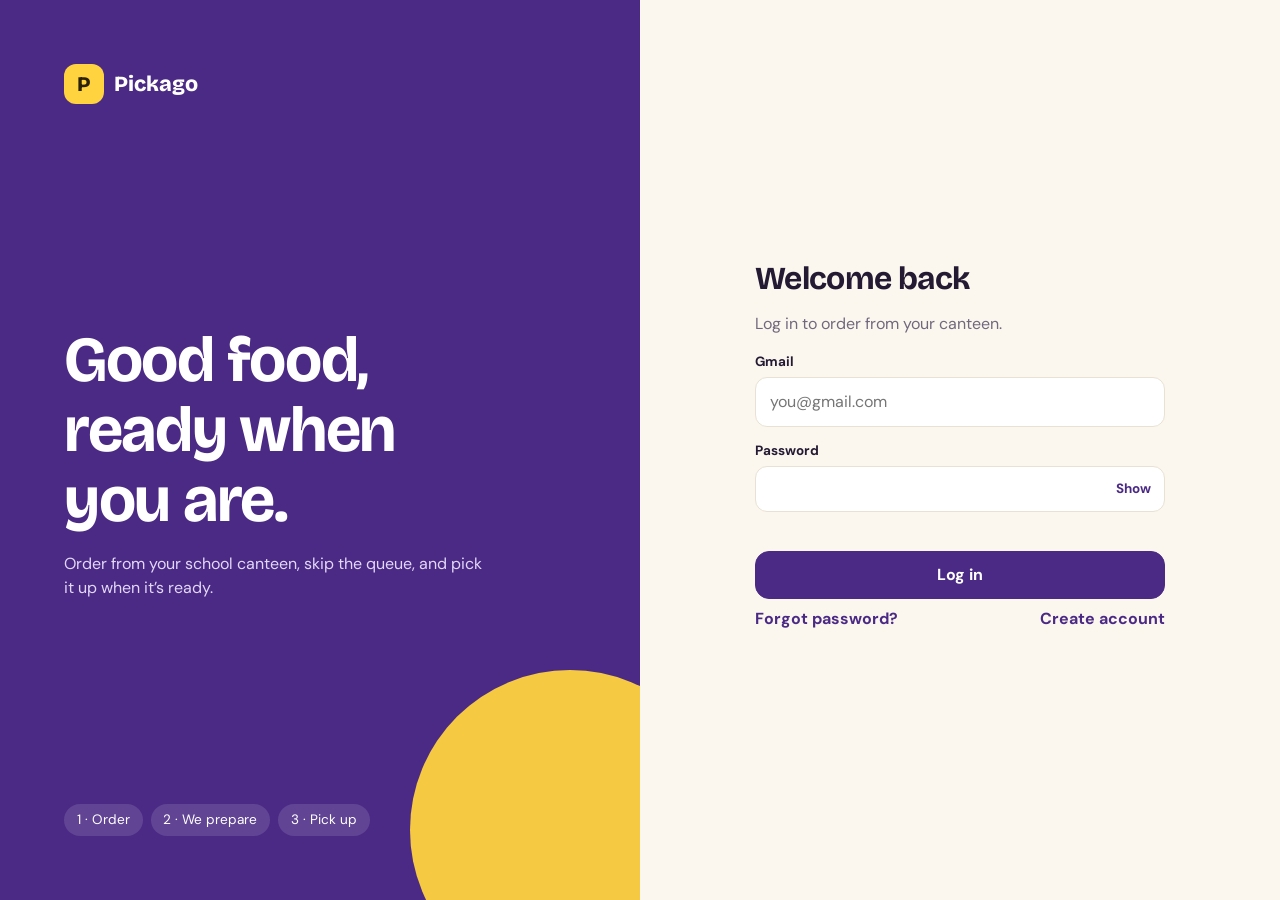
==== Student/index.html @ 916bf5a7 "Add files via upload" ====
<!doctype html>
<html lang="en">
  <head>
    <meta charset="UTF-8" />
    <meta name="viewport" content="width=device-width, initial-scale=1, viewport-fit=cover" />
    <title>Pickago Student</title>
    <link rel="preconnect" href="https://fonts.googleapis.com" />
    <link rel="preconnect" href="https://fonts.gstatic.com" crossorigin />
    <link
      href="https://fonts.googleapis.com/css2?family=Bricolage+Grotesque:wght@600;800&family=DM+Sans:wght@400;500;700&display=swap"
      rel="stylesheet"
    />
    <link rel="stylesheet" href="styles.css" />
  </head>
  <body>
    <div id="app"></div>
    <div id="toasts" aria-live="polite"></div>
    <div id="modal"></div>
    <script src="ui.js"></script>
    <script src="store.js"></script>
    <script src="pages.js"></script>
    <script src="app.js"></script>
  </body>
</html>
---- Student/styles.css ----
:root {
  --bg: #fbf7ee;
  --card: #fff;
  --ink: #241a33;
  --mute: #71687e;
  --line: #e9e1d3;
  --brand: #4b2a85;
  --brand2: #6a43b5;
  --pop: #ffd23f;
  --popink: #2a2100;
  --ok: #17724a;
  --okbg: #dff4e8;
  --low: #8a5a00;
  --lowbg: #fff0c2;
  --out: #a3291f;
  --outbg: #fde0dc;
  --r: 18px;
}
* {
  box-sizing: border-box;
}
html {
  -webkit-text-size-adjust: 100%;
}
body {
  margin: 0;
  background: var(--bg);
  color: var(--ink);
  font:
    16px/1.5 'DM Sans',
    system-ui,
    sans-serif;
  padding: env(safe-area-inset-top) 0 0;
}
h1,
h2,
h3 {
  font-family: 'Bricolage Grotesque', 'DM Sans', sans-serif;
  letter-spacing: -0.02em;
  line-height: 1.1;
  margin: 0;
}
button,
input,
select,
textarea {
  font: inherit;
  color: inherit;
}
button {
  cursor: pointer;
}
:focus-visible {
  outline: 3px solid var(--pop);
  outline-offset: 2px;
}
.mute {
  color: var(--mute);
}
.row {
  display: flex;
  gap: 0.6rem;
  align-items: center;
}
.sp {
  justify-content: space-between;
}
.wrap {
  flex-wrap: wrap;
}
.btn {
  border: 1.5px solid var(--line);
  background: #fff;
  border-radius: 14px;
  padding: 0.7rem 1rem;
  font-weight: 700;
  min-height: 44px;
}
.btn-p {
  background: var(--brand);
  border-color: var(--brand);
  color: #fff;
}
.btn-pop {
  background: var(--pop);
  border-color: var(--pop);
  color: var(--popink);
}
.btn-d {
  background: var(--out);
  border-color: var(--out);
  color: #fff;
}
.btn:disabled {
  opacity: 0.45;
  cursor: not-allowed;
}
.btn.block {
  width: 100%;
}
.field {
  display: block;
  margin: 0.9rem 0;
}
.field > span {
  display: block;
  font-size: 0.84rem;
  font-weight: 700;
  margin-bottom: 0.3rem;
}
.field input,
.field select,
.field textarea {
  width: 100%;
  padding: 0.75rem 0.9rem;
  border: 1.5px solid var(--line);
  border-radius: 12px;
  background: #fff;
  min-height: 46px;
}
.err {
  color: var(--out);
  font-size: 0.85rem;
  min-height: 1.2rem;
  margin: 0.3rem 0;
}
.pw {
  position: relative;
}
.pw button {
  position: absolute;
  right: 0.4rem;
  top: 50%;
  transform: translateY(-50%);
  border: 0;
  background: none;
  color: var(--brand);
  font-weight: 700;
  padding: 0.5rem;
}
/* auth */
.auth {
  min-height: 100vh;
  display: grid;
  grid-template-columns: 1fr 1fr;
}
.hero-side {
  background: var(--brand);
  color: #fff;
  padding: clamp(1.5rem, 5vw, 4rem);
  display: flex;
  flex-direction: column;
  justify-content: space-between;
  position: relative;
  overflow: hidden;
}
.hero-side:after {
  content: '';
  position: absolute;
  right: -90px;
  bottom: -90px;
  width: 320px;
  height: 320px;
  border-radius: 50%;
  background: var(--pop);
  opacity: 0.95;
}
.hero-side h1 {
  font-size: clamp(2.2rem, 5vw, 4rem);
  max-width: 11ch;
  margin: 2rem 0 1rem;
}
.hero-side p {
  max-width: 38ch;
  color: #e3d8f7;
}
.steps {
  display: flex;
  gap: 0.5rem;
  flex-wrap: wrap;
  position: relative;
  z-index: 1;
}
.steps span {
  background: #ffffff1f;
  border-radius: 99px;
  padding: 0.35rem 0.8rem;
  font-size: 0.85rem;
}
.auth-form {
  display: flex;
  align-items: center;
  justify-content: center;
  padding: 1.5rem;
}
.box {
  width: min(100%, 410px);
}
.box h2 {
  font-size: 2rem;
  margin-bottom: 0.3rem;
}
.logo {
  width: 40px;
  height: 40px;
  border-radius: 12px;
  background: var(--pop);
  color: var(--popink);
  display: grid;
  place-items: center;
  font: 800 1.3rem 'Bricolage Grotesque';
}
.brand {
  display: flex;
  align-items: center;
  gap: 0.6rem;
  font: 800 1.35rem 'Bricolage Grotesque';
  border: 0;
  background: none;
  padding: 0;
}
.lk {
  background: none;
  border: 0;
  color: var(--brand);
  font-weight: 700;
  padding: 0.5rem 0;
}
/* shell */
.top {
  position: sticky;
  top: 0;
  z-index: 5;
  background: #fbf7eee8;
  backdrop-filter: blur(10px);
  border-bottom: 1px solid var(--line);
  padding: 0.6rem max(1rem, calc((100% - 1120px) / 2));
  display: flex;
  align-items: center;
  justify-content: space-between;
  gap: 1rem;
}
.nav {
  display: flex;
  gap: 0.3rem;
}
.nav button {
  border: 0;
  background: none;
  padding: 0.55rem 0.9rem;
  border-radius: 99px;
  font-weight: 700;
  color: var(--mute);
}
.nav button[aria-current='page'] {
  background: var(--brand);
  color: #fff;
}
.av {
  width: 36px;
  height: 36px;
  border-radius: 50%;
  background: var(--brand2);
  color: #fff;
  display: grid;
  place-items: center;
  font-weight: 700;
  overflow: hidden;
  flex: none;
}
.av img {
  width: 100%;
  height: 100%;
  object-fit: cover;
}
.av.lg {
  width: 76px;
  height: 76px;
  font-size: 1.6rem;
}
.me {
  border: 1.5px solid var(--line);
  background: #fff;
  border-radius: 99px;
  padding: 0.2rem 0.8rem 0.2rem 0.25rem;
  display: flex;
  gap: 0.5rem;
  align-items: center;
  font-weight: 700;
  font-size: 0.9rem;
}
.cartb {
  position: relative;
}
.cartb b {
  background: var(--out);
  color: #fff;
  border-radius: 99px;
  font-size: 0.72rem;
  min-width: 19px;
  padding: 0 5px;
  position: absolute;
  top: -5px;
  right: -5px;
}
.page {
  width: min(1120px, 100% - 2rem);
  margin: 0 auto;
  padding: 1.4rem 0 6rem;
}
.tabbar {
  display: none;
}
.banner {
  background: var(--brand);
  color: #fff;
  border-radius: 24px;
  padding: 1.5rem;
  margin-bottom: 1.2rem;
  display: flex;
  justify-content: space-between;
  gap: 1rem;
  align-items: center;
  flex-wrap: wrap;
}
.banner h1 {
  font-size: clamp(1.7rem, 4vw, 2.5rem);
}
.banner p {
  margin: 0.3rem 0 0;
  color: #e3d8f7;
}
.search {
  flex: 1 1 240px;
  max-width: 340px;
}
.search input {
  width: 100%;
  border: 0;
  border-radius: 14px;
  padding: 0.8rem 1rem;
  min-height: 46px;
}
.chips {
  display: flex;
  gap: 0.5rem;
  overflow-x: auto;
  padding: 0.2rem 0 1rem;
  scrollbar-width: none;
}
.chips button {
  white-space: nowrap;
  border: 1.5px solid var(--line);
  background: #fff;
  border-radius: 99px;
  padding: 0.5rem 1rem;
  font-weight: 700;
}
.chips button.on {
  background: var(--pop);
  border-color: var(--pop);
  color: var(--popink);
}
.grid {
  display: grid;
  grid-template-columns: repeat(auto-fill, minmax(240px, 1fr));
  gap: 1rem;
}
.food {
  background: var(--card);
  border: 1px solid var(--line);
  border-radius: var(--r);
  overflow: hidden;
  display: flex;
  flex-direction: column;
}
.ph {
  height: 150px;
  background: #efe6ff;
  display: grid;
  place-items: center;
  font-size: 3.6rem;
  position: relative;
}
.ph img {
  width: 100%;
  height: 100%;
  object-fit: cover;
}
.tag {
  position: absolute;
  left: 0.6rem;
  top: 0.6rem;
  font-size: 0.72rem;
  font-weight: 700;
  border-radius: 99px;
  padding: 0.15rem 0.6rem;
  background: var(--okbg);
  color: var(--ok);
}
.tag.low {
  background: var(--lowbg);
  color: var(--low);
}
.tag.out {
  background: var(--outbg);
  color: var(--out);
}
.fb {
  padding: 0.9rem;
  display: flex;
  flex-direction: column;
  gap: 0.35rem;
  flex: 1;
}
.fb small {
  color: var(--brand2);
  font-weight: 700;
  text-transform: uppercase;
  letter-spacing: 0.06em;
  font-size: 0.7rem;
}
.fb h3 {
  font-size: 1.1rem;
}
.fb p {
  margin: 0;
  color: var(--mute);
  font-size: 0.88rem;
  flex: 1;
}
.price {
  font-weight: 800;
  font-size: 1.1rem;
}
.card {
  background: var(--card);
  border: 1px solid var(--line);
  border-radius: var(--r);
  padding: 1.1rem;
  margin-bottom: 1rem;
}
.empty {
  border: 1.5px dashed var(--line);
  border-radius: var(--r);
  padding: 2rem;
  text-align: center;
  color: var(--mute);
}
.two {
  display: grid;
  grid-template-columns: 1.5fr 1fr;
  gap: 1rem;
  align-items: start;
}
.line {
  display: flex;
  gap: 0.8rem;
  align-items: center;
  padding: 0.7rem 0;
  border-bottom: 1px solid var(--line);
}
.line:last-child {
  border: 0;
}
.th {
  width: 52px;
  height: 52px;
  border-radius: 12px;
  background: #efe6ff;
  display: grid;
  place-items: center;
  font-size: 1.6rem;
  overflow: hidden;
  flex: none;
}
.th img {
  width: 100%;
  height: 100%;
  object-fit: cover;
}
.qty {
  display: flex;
  align-items: center;
  gap: 0.5rem;
}
.qty button {
  width: 34px;
  height: 34px;
  border-radius: 50%;
  border: 1.5px solid var(--line);
  background: #fff;
  font-weight: 700;
}
.tot {
  display: flex;
  justify-content: space-between;
  font-weight: 800;
  font-size: 1.15rem;
  margin: 0.8rem 0;
}
.badge {
  font-size: 0.78rem;
  font-weight: 700;
  border-radius: 99px;
  padding: 0.2rem 0.7rem;
  background: var(--lowbg);
  color: var(--low);
}
.badge.Ready {
  background: var(--okbg);
  color: var(--ok);
}
.badge.Completed {
  background: #ece8f3;
  color: var(--mute);
}
.prog {
  display: flex;
  align-items: center;
  gap: 0.4rem;
  margin: 0.8rem 0;
  font-size: 0.78rem;
  color: var(--mute);
}
.prog i {
  flex: 1;
  height: 3px;
  background: var(--line);
  border-radius: 2px;
}
.prog i.on {
  background: var(--brand);
}
.prog span {
  font-weight: 700;
}
.prog span.on {
  color: var(--brand);
}
.tabs {
  display: flex;
  gap: 0.4rem;
  margin-bottom: 1rem;
  overflow-x: auto;
}
.tabs button {
  border: 0;
  background: #ece6f7;
  border-radius: 99px;
  padding: 0.55rem 1rem;
  font-weight: 700;
  white-space: nowrap;
}
.tabs button.on {
  background: var(--brand);
  color: #fff;
}
.bar {
  height: 6px;
  border-radius: 3px;
  background: var(--line);
  overflow: hidden;
}
.bar i {
  display: block;
  height: 100%;
  width: 0;
  transition: 0.2s;
}
details {
  border-bottom: 1px solid var(--line);
  padding: 0.7rem 0;
}
summary {
  font-weight: 700;
  cursor: pointer;
}
details p {
  margin: 0.4rem 0 0;
  color: var(--mute);
}
dl {
  display: grid;
  grid-template-columns: auto 1fr;
  gap: 0.5rem 1rem;
  margin: 0;
}
dt {
  color: var(--mute);
}
dd {
  margin: 0;
  font-weight: 700;
  word-break: break-all;
}
.scrim {
  position: fixed;
  inset: 0;
  background: #241a3388;
  display: grid;
  place-items: center;
  z-index: 20;
  padding: 1rem;
}
.sheet {
  background: #fff;
  border-radius: 22px;
  padding: 1.4rem;
  width: min(100%, 400px);
}
.sheet p {
  color: var(--mute);
}
.sheet .row {
  justify-content: flex-end;
  margin-top: 1rem;
}
#toasts {
  position: fixed;
  left: 50%;
  transform: translateX(-50%);
  bottom: calc(84px + env(safe-area-inset-bottom));
  z-index: 30;
  display: grid;
  gap: 0.5rem;
  width: min(92%, 380px);
}
.toast {
  background: var(--ink);
  color: #fff;
  padding: 0.75rem 1rem;
  border-radius: 14px;
  font-weight: 500;
}
.toast.e {
  background: var(--out);
}
@media (max-width: 760px) {
  .auth {
    grid-template-columns: 1fr;
  }
  .hero-side {
    display: none;
  }
  .nav,
  .me span {
    display: none;
  }
  .me {
    padding: 0.2rem;
  }
  .two {
    grid-template-columns: 1fr;
  }
  .grid {
    grid-template-columns: repeat(2, 1fr);
    gap: 0.7rem;
  }
  .ph {
    height: 110px;
  }
  .tabbar {
    display: flex;
    position: fixed;
    bottom: 0;
    left: 0;
    right: 0;
    background: #fff;
    border-top: 1px solid var(--line);
    padding: 0.3rem 0.3rem calc(0.3rem + env(safe-area-inset-bottom));
    z-index: 6;
  }
  .tabbar button {
    flex: 1;
    border: 0;
    background: none;
    padding: 0.5rem;
    font-size: 0.75rem;
    font-weight: 700;
    color: var(--mute);
    display: grid;
    gap: 2px;
    justify-items: center;
    min-height: 52px;
  }
  .tabbar button[aria-current='page'] {
    color: var(--brand);
  }
  .tabbar span {
    font-size: 1.25rem;
    line-height: 1;
  }
  #toasts {
    bottom: calc(76px + env(safe-area-inset-bottom));
  }
}
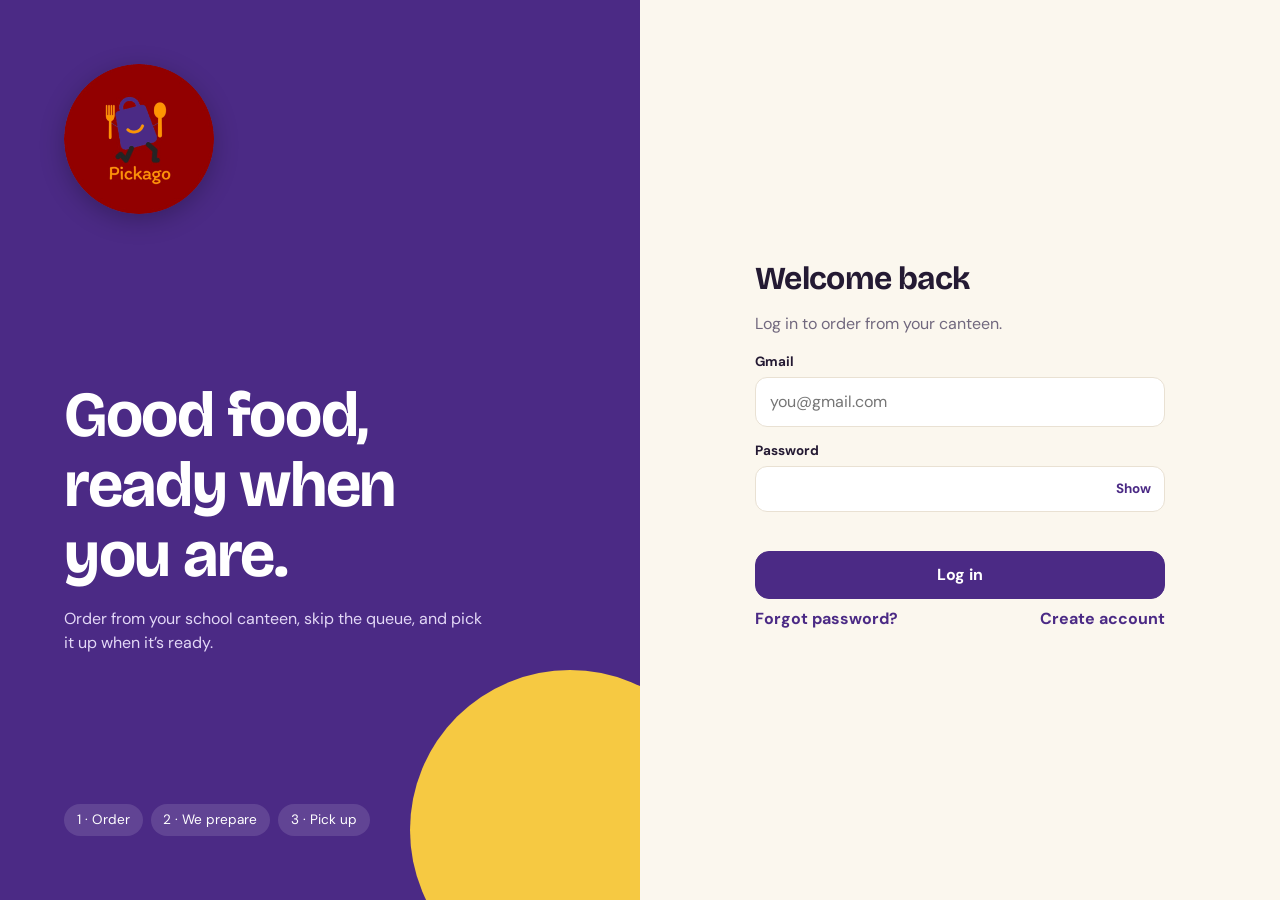
==== commit dd8b3479: "Add files via upload" ====
--- a/Student/index.html
+++ b/Student/index.html
@@ -10,6 +10,8 @@
       href="https://fonts.googleapis.com/css2?family=Bricolage+Grotesque:wght@600;800&family=DM+Sans:wght@400;500;700&display=swap"
       rel="stylesheet"
     />
+    <link rel="icon" type="image/png" href="pickago_Logo.png" />
+    <link rel="apple-touch-icon" href="pickago_Logo.png" />
     <link rel="stylesheet" href="styles.css" />
   </head>
   <body>
--- a/Student/styles.css
+++ b/Student/styles.css
@@ -203,12 +203,24 @@
 .logo {
   width: 40px;
   height: 40px;
-  border-radius: 12px;
-  background: var(--pop);
-  color: var(--popink);
-  display: grid;
-  place-items: center;
-  font: 800 1.3rem 'Bricolage Grotesque';
+  border-radius: 50%;
+  object-fit: cover;
+  display: block;
+  flex: none;
+}
+.logo-lg {
+  width: 150px;
+  height: 150px;
+  position: relative;
+  z-index: 1;
+  box-shadow: 0 6px 24px rgba(0, 0, 0, 0.25);
+}
+.logo-md {
+  width: 84px;
+  height: 84px;
+}
+.logo-m {
+  display: none;
 }
 .brand {
   display: flex;
@@ -642,6 +654,15 @@
   }
   .hero-side {
     display: none;
+  }
+  .auth-form {
+    flex-direction: column;
+  }
+  .logo-m {
+    display: block;
+    width: 110px;
+    height: 110px;
+    margin-bottom: 0.5rem;
   }
   .nav,
   .me span {
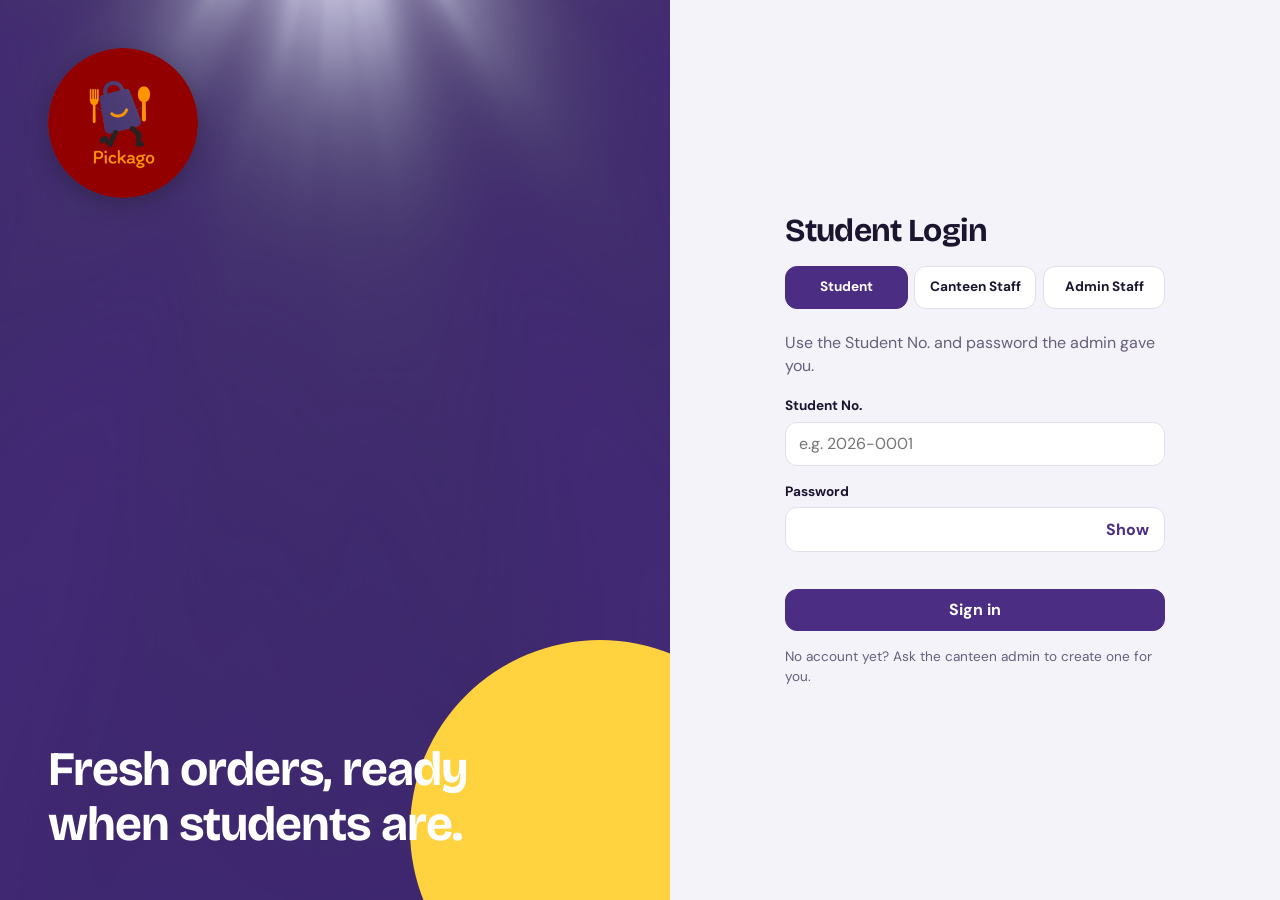
==== commit c38f316e: "Add files via upload" ====
--- a/Student/index.html
+++ b/Student/index.html
@@ -18,7 +18,10 @@
     <div id="app"></div>
     <div id="toasts" aria-live="polite"></div>
     <div id="modal"></div>
+    <script src="lightrays.js"></script>
+    <script src="images.js"></script>
     <script src="ui.js"></script>
+    <script src="auth.js" data-login="../index.html"></script>
     <script src="store.js"></script>
     <script src="pages.js"></script>
     <script src="app.js"></script>
--- a/Student/styles.css
+++ b/Student/styles.css
@@ -379,6 +379,7 @@
   gap: 1rem;
 }
 .food {
+  min-width: 0;
   background: var(--card);
   border: 1px solid var(--line);
   border-radius: var(--r);
@@ -388,18 +389,24 @@
 }
 .ph {
   height: 150px;
+  flex: none;
   background: #efe6ff;
   display: grid;
   place-items: center;
   font-size: 3.6rem;
   position: relative;
+  overflow: hidden;
 }
 .ph img {
+  position: absolute;
+  inset: 0;
   width: 100%;
   height: 100%;
   object-fit: cover;
+  display: block;
 }
 .tag {
+  z-index: 1;
   position: absolute;
   left: 0.6rem;
   top: 0.6rem;
@@ -419,6 +426,7 @@
   color: var(--out);
 }
 .fb {
+  min-width: 0;
   padding: 0.9rem;
   display: flex;
   flex-direction: column;
@@ -434,6 +442,11 @@
 }
 .fb h3 {
   font-size: 1.1rem;
+  overflow-wrap: anywhere;
+}
+.fb .row {
+  flex-wrap: wrap;
+  gap: 0.4rem 0.6rem;
 }
 .fb p {
   margin: 0;
@@ -679,7 +692,39 @@
     gap: 0.7rem;
   }
   .ph {
-    height: 110px;
+    height: 120px;
+  }
+  .tag {
+    font-size: 0.66rem;
+    left: 0.45rem;
+    top: 0.45rem;
+  }
+  .fb {
+    padding: 0.7rem;
+    gap: 0.25rem;
+  }
+  .fb h3 {
+    font-size: 1rem;
+  }
+  .fb p {
+    font-size: 0.8rem;
+    display: -webkit-box;
+    -webkit-line-clamp: 2;
+    line-clamp: 2;
+    -webkit-box-orient: vertical;
+    overflow: hidden;
+  }
+  .price {
+    font-size: 1rem;
+  }
+  .cssbuttons-io-button {
+    font-size: 13px;
+    padding: 0.5em 0.9em 0.5em 0.65em;
+  }
+  .cssbuttons-io-button svg {
+    width: 18px;
+    height: 18px;
+    margin-right: 3px;
   }
   .tabbar {
     display: flex;
@@ -716,3 +761,73 @@
     bottom: calc(76px + env(safe-area-inset-bottom));
   }
 }
+
+/* Add button (cssbuttons.io) */
+.cssbuttons-io-button {
+  display: inline-flex;
+  align-items: center;
+  justify-content: center;
+  flex: none;
+  white-space: nowrap;
+  min-height: 40px;
+  margin-left: auto;
+  font-family: inherit;
+  cursor: pointer;
+  font-weight: 600;
+  font-size: 14px;
+  padding: 0.5em 1em 0.5em 0.75em;
+  color: white;
+  background: #ad5389;
+  background: linear-gradient(
+    0deg,
+    rgba(20, 167, 62, 1) 0%,
+    rgba(102, 247, 113, 1) 100%
+  );
+  border: none;
+  box-shadow: 0 0.7em 1.5em -0.5em #14a73e98;
+  letter-spacing: 0.05em;
+  border-radius: 20em;
+}
+.cssbuttons-io-button svg {
+  width: 20px;
+  height: 20px;
+  margin-right: 4px;
+}
+.cssbuttons-io-button:hover {
+  box-shadow: 0 0.5em 1.5em -0.5em #14a73e98;
+}
+.cssbuttons-io-button:active {
+  box-shadow: 0 0.3em 1em -0.5em #14a73e98;
+}
+.cssbuttons-io-button:disabled {
+  opacity: 0.45;
+  cursor: not-allowed;
+  box-shadow: none;
+}
+
+/* LightRays (login background) */
+.light-rays {
+  position: absolute;
+  inset: 0;
+  overflow: hidden;
+  pointer-events: none;
+  z-index: 0;
+}
+.light-rays__canvas {
+  position: absolute;
+  inset: 0;
+  display: block;
+  width: 100%;
+  height: 100%;
+}
+
+/* ---- closed / cut-off notices ---- */
+.closed-banner, .open-banner { border-radius: 14px; padding: .8rem 1rem; margin-bottom: 1rem; font-size: .95rem; }
+.closed-banner { background: #fdecea; color: #7a1c12; border-left: 5px solid #d64533; }
+.open-banner { background: #e7f6ec; color: #17562d; border-left: 5px solid #2e9d58; }
+.closed-page { min-height: 100vh; display: grid; place-content: center; justify-items: center; gap: .8rem; text-align: center; padding: 2rem; }
+.closed-page h1 { font-size: 1.8rem; } .closed-page p { max-width: 36ch; color: #666; }
+.cssbuttons-io-button[disabled], .btn[disabled] { opacity: .5; cursor: not-allowed; }
+
+/* ---- today / tomorrow switch ---- */
+.when { margin-bottom: 1rem; }
